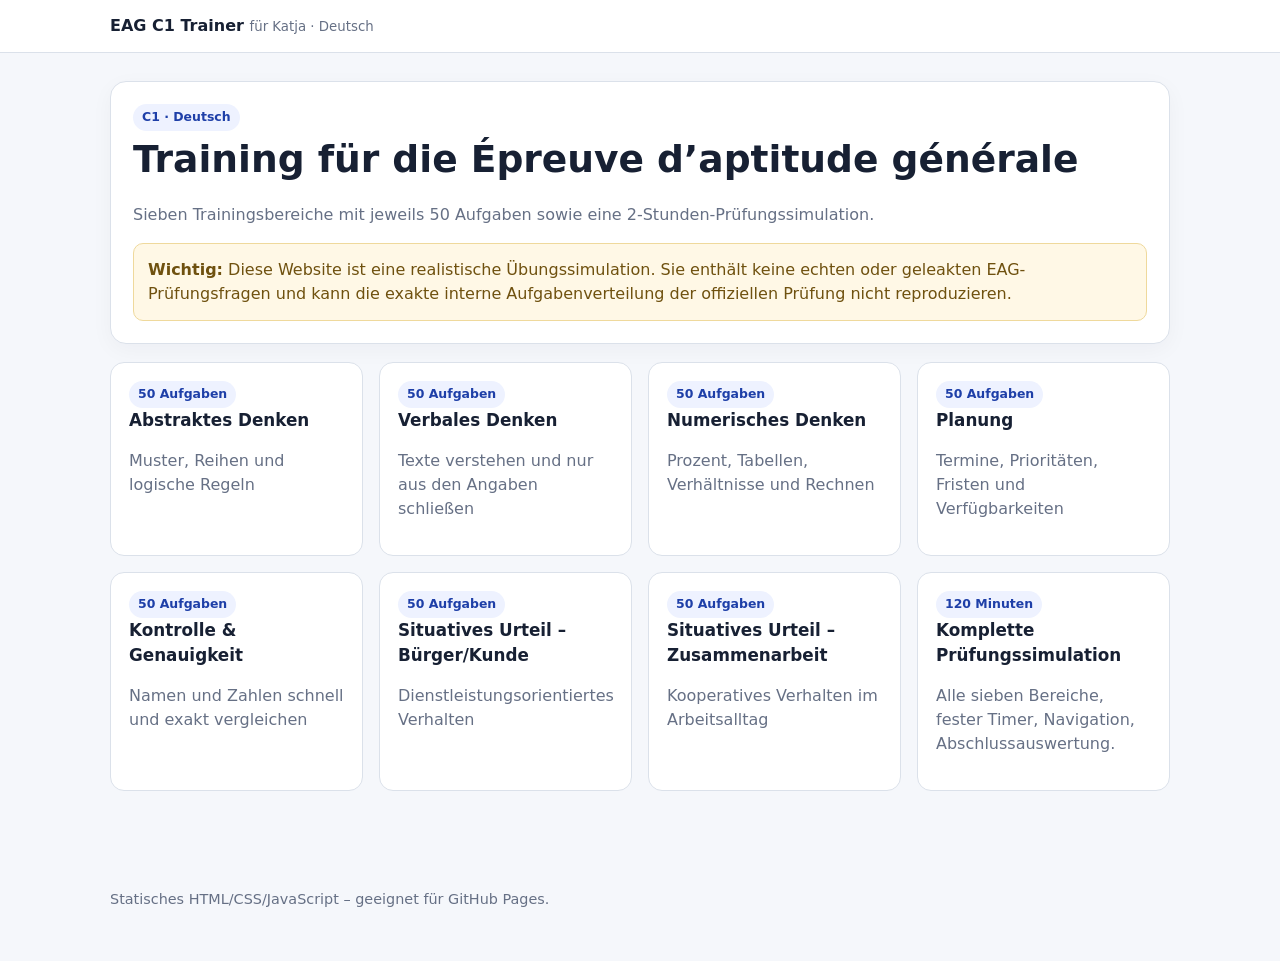
==== index.html @ 670ae776 "Add files via upload" ====
<!doctype html>
<html lang="de"><head><meta charset="utf-8"><meta name="viewport" content="width=device-width,initial-scale=1">
<title>EAG C1 Trainer – Deutsch</title><link rel="stylesheet" href="style.css"></head>
<body><header><div class="topbar"><div class="brand">EAG C1 Trainer <small>für Katja · Deutsch</small></div></div></header>
<main>
<section class="hero">
<span class="badge">C1 · Deutsch</span>
<h1>Training für die Épreuve d’aptitude générale</h1>
<p class="muted">Sieben Trainingsbereiche mit jeweils 50 Aufgaben sowie eine 2‑Stunden‑Prüfungssimulation.</p>
<div class="notice"><strong>Wichtig:</strong> Diese Website ist eine realistische Übungssimulation. Sie enthält keine echten oder geleakten EAG-Prüfungsfragen und kann die exakte interne Aufgabenverteilung der offiziellen Prüfung nicht reproduzieren.</div>
</section>
<section class="grid"><a class="tile" href="01_abstraktes-denken.html"><span class="badge">50 Aufgaben</span><h2>Abstraktes Denken</h2><p class="muted">Muster, Reihen und logische Regeln</p></a><a class="tile" href="02_verbales-denken.html"><span class="badge">50 Aufgaben</span><h2>Verbales Denken</h2><p class="muted">Texte verstehen und nur aus den Angaben schließen</p></a><a class="tile" href="03_numerisches-denken.html"><span class="badge">50 Aufgaben</span><h2>Numerisches Denken</h2><p class="muted">Prozent, Tabellen, Verhältnisse und Rechnen</p></a><a class="tile" href="04_planung.html"><span class="badge">50 Aufgaben</span><h2>Planung</h2><p class="muted">Termine, Prioritäten, Fristen und Verfügbarkeiten</p></a><a class="tile" href="05_kontrolle-genauigkeit.html"><span class="badge">50 Aufgaben</span><h2>Kontrolle & Genauigkeit</h2><p class="muted">Namen und Zahlen schnell und exakt vergleichen</p></a><a class="tile" href="06_situatives-urteil-buerger.html"><span class="badge">50 Aufgaben</span><h2>Situatives Urteil – Bürger/Kunde</h2><p class="muted">Dienstleistungsorientiertes Verhalten</p></a><a class="tile" href="07_situatives-urteil-zusammenarbeit.html"><span class="badge">50 Aufgaben</span><h2>Situatives Urteil – Zusammenarbeit</h2><p class="muted">Kooperatives Verhalten im Arbeitsalltag</p></a>
<a class="tile" href="08_pruefungssimulation.html"><span class="badge">120 Minuten</span><h2>Komplette Prüfungssimulation</h2><p class="muted">Alle sieben Bereiche, fester Timer, Navigation, Abschlussauswertung.</p></a>
</section>
</main>
<footer>Statisches HTML/CSS/JavaScript – geeignet für GitHub Pages.</footer>
</body></html>
---- style.css ----
:root{
  --bg:#f5f7fb; --panel:#fff; --text:#172033; --muted:#667085; --border:#dbe1ea;
  --accent:#2f5bea; --accent-dark:#1e3fa8; --good:#137a4b; --bad:#b63a3a; --warn:#8a6200;
}
*{box-sizing:border-box}
html{scroll-behavior:smooth}
body{margin:0;font-family:Inter,system-ui,-apple-system,BlinkMacSystemFont,"Segoe UI",Roboto,Arial,sans-serif;background:var(--bg);color:var(--text);line-height:1.5}
header{position:sticky;top:0;z-index:20;background:#fff;border-bottom:1px solid var(--border)}
.topbar{max-width:1100px;margin:auto;padding:14px 20px;display:flex;gap:16px;align-items:center;justify-content:space-between}
.brand{font-weight:850}.brand small{font-weight:500;color:var(--muted)}
.timer{font-variant-numeric:tabular-nums;font-weight:850;background:#eef2ff;padding:8px 12px;border-radius:10px}
main{max-width:1100px;margin:28px auto;padding:0 20px 70px}
.hero,.card{background:var(--panel);border:1px solid var(--border);border-radius:16px;padding:22px;box-shadow:0 6px 22px rgba(23,32,51,.04)}
.hero h1{margin:0 0 8px;font-size:clamp(1.6rem,3vw,2.35rem)}
.muted{color:var(--muted)}
.grid{display:grid;grid-template-columns:repeat(auto-fit,minmax(245px,1fr));gap:16px;margin-top:18px}
.tile{display:block;background:#fff;border:1px solid var(--border);border-radius:14px;padding:18px;text-decoration:none;color:inherit;transition:.15s}
.tile:hover{transform:translateY(-2px);border-color:#aeb8ca;box-shadow:0 8px 22px rgba(23,32,51,.06)}
.tile h2{font-size:1.05rem;margin:0 0 8px}
.badge{display:inline-block;border-radius:999px;padding:4px 9px;background:#eef2ff;color:var(--accent-dark);font-size:.78rem;font-weight:750}
.toolbar{display:flex;gap:10px;flex-wrap:wrap;align-items:center;margin:14px 0}
button,.btn{appearance:none;border:0;border-radius:10px;padding:10px 14px;font-weight:750;cursor:pointer;text-decoration:none;display:inline-flex;align-items:center;justify-content:center}
.primary{background:var(--accent);color:#fff}.secondary{background:#e9edf5;color:var(--text)}.danger{background:#feeaea;color:var(--bad)}
button:disabled{opacity:.5;cursor:not-allowed}
.progress{height:9px;background:#e6eaf1;border-radius:99px;overflow:hidden;margin:14px 0}.progress>div{height:100%;background:var(--accent)}
.meta{display:flex;justify-content:space-between;gap:12px;flex-wrap:wrap;color:var(--muted);font-size:.92rem}
.question{margin-top:18px}.qtext{font-size:1.08rem;font-weight:700;margin-bottom:14px}
.context{background:#f8fafc;border-left:4px solid #aab8d5;padding:14px 16px;border-radius:8px;margin:12px 0;white-space:pre-wrap}
.options{display:grid;gap:10px}
.option{width:100%;text-align:left;background:#fff;border:1px solid var(--border);padding:12px 14px;border-radius:10px;color:var(--text)}
.option:hover{border-color:#91a3cc;background:#fafbff}
.option.selected{border-color:var(--accent);background:#eef3ff}
.option.correct{border-color:var(--good);background:#ebf8f1}
.option.wrong{border-color:var(--bad);background:#fff0f0}
.feedback{margin-top:15px;padding:14px;border-radius:10px}.feedback.good{background:#ebf8f1;color:#0f603d}.feedback.bad{background:#fff0f0;color:#8b2f2f}
.pattern{font-size:2rem;letter-spacing:.28rem;text-align:center;padding:18px;background:#f8fafc;border-radius:12px;margin:10px 0;overflow:auto}
.matrix{display:grid;grid-template-columns:repeat(3,72px);gap:8px;justify-content:center;margin:16px 0}
.cell{height:72px;border:1px solid var(--border);border-radius:8px;background:#fff;display:flex;align-items:center;justify-content:center;font-size:1.7rem}
.tablewrap{overflow:auto}.data-table{border-collapse:collapse;width:100%;margin:12px 0}.data-table th,.data-table td{border:1px solid var(--border);padding:8px 10px;text-align:right}.data-table th:first-child,.data-table td:first-child{text-align:left}
.schedule{display:grid;grid-template-columns:90px 1fr;gap:5px;margin:12px 0}.slot{padding:8px;border:1px solid var(--border);background:#fff}.slot.busy{background:#eef0f5;color:#606b82}
.resultbox{padding:18px;background:#fff;border:1px solid var(--border);border-radius:14px;margin-top:18px}
.score{font-size:2.4rem;font-weight:900}
.notice{background:#fff8e6;border:1px solid #efd99c;color:#6f510f;padding:14px;border-radius:10px}
.section-nav{display:flex;gap:8px;flex-wrap:wrap;margin:16px 0}.section-pill{font-size:.82rem;padding:7px 10px;border-radius:999px;background:#edf0f5}.section-pill.active{background:var(--accent);color:#fff}
.exam-grid{display:grid;grid-template-columns:repeat(auto-fit,minmax(45px,1fr));gap:6px}.qnav{padding:8px;border-radius:8px;background:#edf0f5;text-align:center;cursor:pointer}.qnav.answered{background:#dfe8ff}.qnav.current{outline:2px solid var(--accent)}
footer{max-width:1100px;margin:0 auto;padding:0 20px 50px;color:var(--muted);font-size:.9rem}
@media(max-width:650px){.topbar{align-items:flex-start}.timer{font-size:.92rem}.matrix{grid-template-columns:repeat(3,60px)}.cell{height:60px}}


/* Assessment-center visual modules */
.visual-matrix{display:grid;grid-template-columns:repeat(3,minmax(82px,118px));gap:9px;justify-content:center;margin:8px auto;max-width:390px}
.visual-cell{aspect-ratio:1/1;border:2px solid #d7deea;border-radius:12px;background:#fff;display:flex;align-items:center;justify-content:center;padding:8px;box-shadow:0 2px 7px rgba(23,32,51,.04)}
.visual-cell svg{width:100%;height:100%}.questionmark{font-size:2.4rem;font-weight:900;color:#2f5bea}
.visual-option{min-height:92px;display:flex!important;align-items:center;gap:12px;text-align:center!important;position:relative}
.visual-option svg{width:72px;height:72px;margin:auto}.opt-letter{font-weight:900;background:#eef2ff;color:#2449b5;border-radius:8px;padding:5px 8px;align-self:flex-start}
.assessment-calendar{border:1px solid #dbe1ea;border-radius:12px;overflow:hidden;background:white;margin-bottom:14px}
.calendar-head{display:flex;justify-content:space-between;align-items:center;background:#eef3ff;padding:11px 13px;color:#203768}.calendar-head span{font-size:.82rem}
.cal-row{display:grid;grid-template-columns:110px 1fr;border-top:1px solid #e4e8ef;min-height:42px}.cal-time{padding:9px 12px;font-variant-numeric:tabular-nums;font-weight:750;border-right:1px solid #e4e8ef}.cal-event{padding:9px 12px}
.cal-row.free .cal-event{color:#137a4b;background:#f0fbf5}.cal-row.busy .cal-event{color:#4b5565;background:#f0f2f6}
.task-panel{display:grid;gap:8px}.task-title{font-weight:850;margin:4px 0}.task-card{background:#fff;border:1px solid #dbe1ea;border-radius:10px;padding:10px 12px}.task-card>div{display:flex;justify-content:space-between;gap:10px}.task-card small{display:block;color:#667085;margin-top:3px}.prio{font-size:.75rem;background:#fff3d8;color:#7b5400;border-radius:999px;padding:3px 7px;white-space:nowrap}
@media(max-width:600px){.visual-matrix{grid-template-columns:repeat(3,78px)}.cal-row{grid-template-columns:92px 1fr}.visual-option svg{width:58px;height:58px}}

.accuracy-table-wrap{max-height:500px;overflow:auto;border:1px solid var(--border);border-radius:10px;margin-top:12px}
.accuracy-table{font-size:.84rem;min-width:980px;margin:0}
.accuracy-table thead th{position:sticky;top:0;background:#eef2f7;z-index:2;text-align:left}
.accuracy-table td{text-align:left;white-space:nowrap}
.accuracy-table tbody tr:nth-child(even){background:#fafbfd}
.accuracy-table tbody tr:hover{background:#eef3ff}
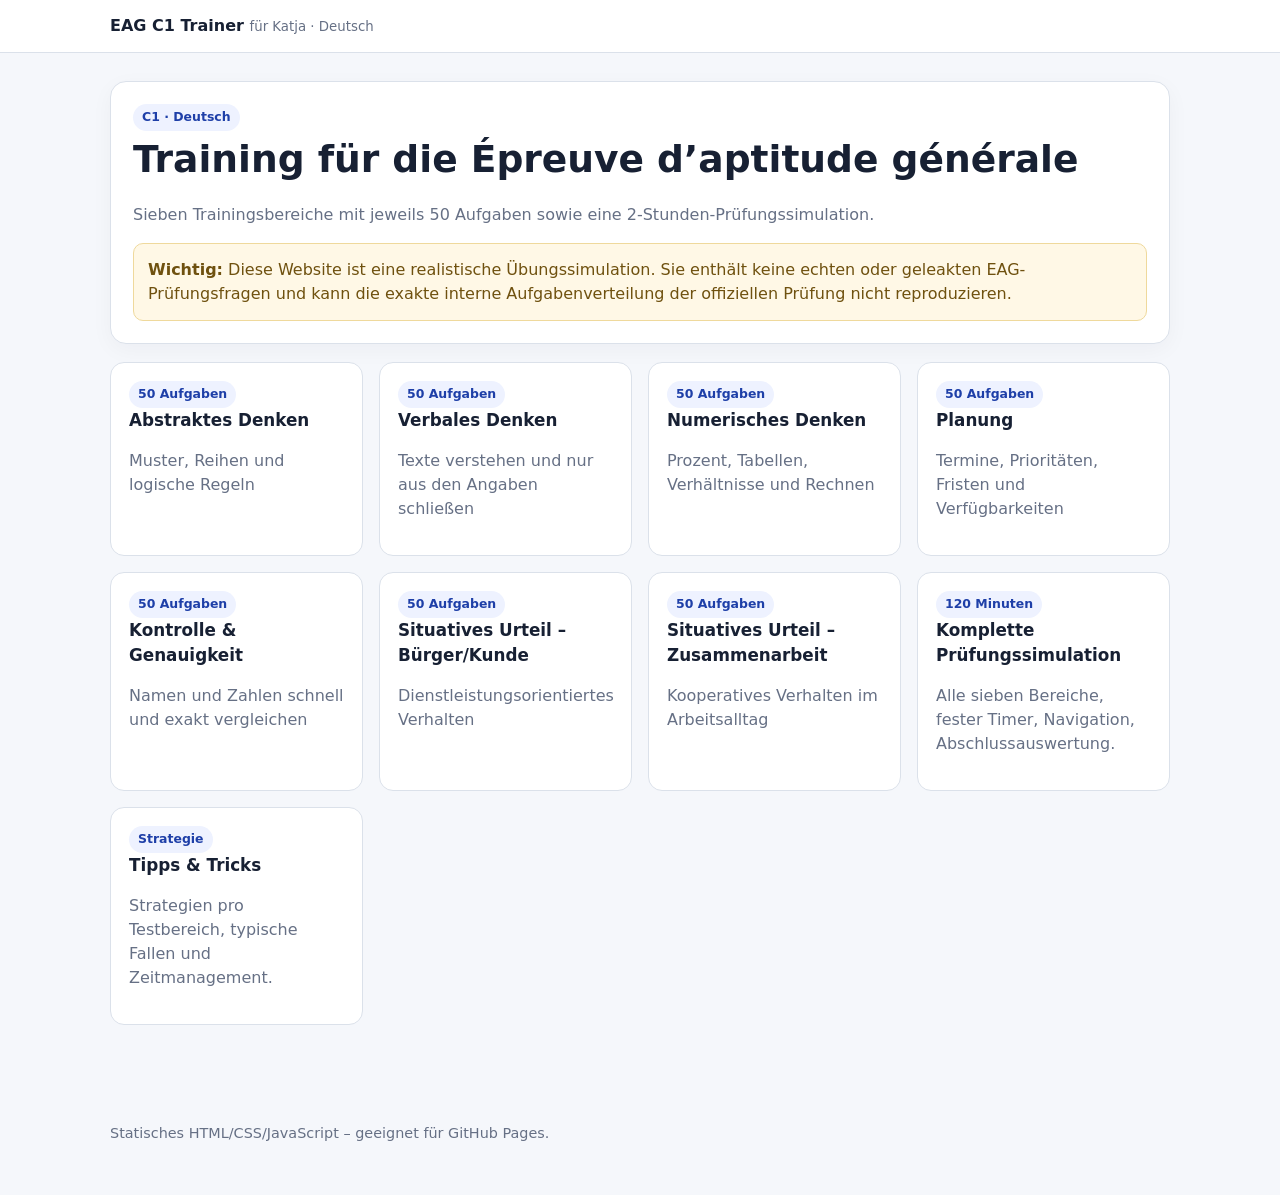
==== commit f5ae8551: "Fehler in Trainer, Prüfung und Aufgabendaten beheben (v6) - Kontrolle & Genauigkeit: Aufgaben 41 und" ====
--- a/index.html
+++ b/index.html
@@ -1,6 +1,6 @@
 <!doctype html>
 <html lang="de"><head><meta charset="utf-8"><meta name="viewport" content="width=device-width,initial-scale=1">
-<title>EAG C1 Trainer – Deutsch</title><link rel="stylesheet" href="style.css"></head>
+<title>EAG C1 Trainer – Deutsch</title><link rel="stylesheet" href="style.css?v=6"></head>
 <body><header><div class="topbar"><div class="brand">EAG C1 Trainer <small>für Katja · Deutsch</small></div></div></header>
 <main>
 <section class="hero">
@@ -11,6 +11,7 @@
 </section>
 <section class="grid"><a class="tile" href="01_abstraktes-denken.html"><span class="badge">50 Aufgaben</span><h2>Abstraktes Denken</h2><p class="muted">Muster, Reihen und logische Regeln</p></a><a class="tile" href="02_verbales-denken.html"><span class="badge">50 Aufgaben</span><h2>Verbales Denken</h2><p class="muted">Texte verstehen und nur aus den Angaben schließen</p></a><a class="tile" href="03_numerisches-denken.html"><span class="badge">50 Aufgaben</span><h2>Numerisches Denken</h2><p class="muted">Prozent, Tabellen, Verhältnisse und Rechnen</p></a><a class="tile" href="04_planung.html"><span class="badge">50 Aufgaben</span><h2>Planung</h2><p class="muted">Termine, Prioritäten, Fristen und Verfügbarkeiten</p></a><a class="tile" href="05_kontrolle-genauigkeit.html"><span class="badge">50 Aufgaben</span><h2>Kontrolle & Genauigkeit</h2><p class="muted">Namen und Zahlen schnell und exakt vergleichen</p></a><a class="tile" href="06_situatives-urteil-buerger.html"><span class="badge">50 Aufgaben</span><h2>Situatives Urteil – Bürger/Kunde</h2><p class="muted">Dienstleistungsorientiertes Verhalten</p></a><a class="tile" href="07_situatives-urteil-zusammenarbeit.html"><span class="badge">50 Aufgaben</span><h2>Situatives Urteil – Zusammenarbeit</h2><p class="muted">Kooperatives Verhalten im Arbeitsalltag</p></a>
 <a class="tile" href="08_pruefungssimulation.html"><span class="badge">120 Minuten</span><h2>Komplette Prüfungssimulation</h2><p class="muted">Alle sieben Bereiche, fester Timer, Navigation, Abschlussauswertung.</p></a>
+<a class="tile" href="tipps.html"><span class="badge">Strategie</span><h2>Tipps &amp; Tricks</h2><p class="muted">Strategien pro Testbereich, typische Fallen und Zeitmanagement.</p></a>
 </section>
 </main>
 <footer>Statisches HTML/CSS/JavaScript – geeignet für GitHub Pages.</footer>
--- a/style.css
+++ b/style.css
@@ -28,7 +28,7 @@
 .question{margin-top:18px}.qtext{font-size:1.08rem;font-weight:700;margin-bottom:14px}
 .context{background:#f8fafc;border-left:4px solid #aab8d5;padding:14px 16px;border-radius:8px;margin:12px 0;white-space:pre-wrap}
 .options{display:grid;gap:10px}
-.option{width:100%;text-align:left;background:#fff;border:1px solid var(--border);padding:12px 14px;border-radius:10px;color:var(--text)}
+.option{width:100%;text-align:left;justify-content:flex-start;background:#fff;border:1px solid var(--border);padding:12px 14px;border-radius:10px;color:var(--text)}
 .option:hover{border-color:#91a3cc;background:#fafbff}
 .option.selected{border-color:var(--accent);background:#eef3ff}
 .option.correct{border-color:var(--good);background:#ebf8f1}
@@ -67,3 +67,5 @@
 .accuracy-table td{text-align:left;white-space:nowrap}
 .accuracy-table tbody tr:nth-child(even){background:#fafbfd}
 .accuracy-table tbody tr:hover{background:#eef3ff}
+
+.accuracy-reference{background:#eef3ff;border:1px solid #c9d7ff;border-radius:10px;padding:12px 14px;margin-bottom:12px}.ref-grid{display:grid;grid-template-columns:max-content 1fr max-content 1fr;gap:5px 10px;margin-top:8px;font-size:.88rem}.ref-grid span{color:var(--muted)}.ref-grid b{font-family:ui-monospace,SFMono-Regular,Menlo,monospace}@media(max-width:700px){.ref-grid{grid-template-columns:max-content 1fr}}
